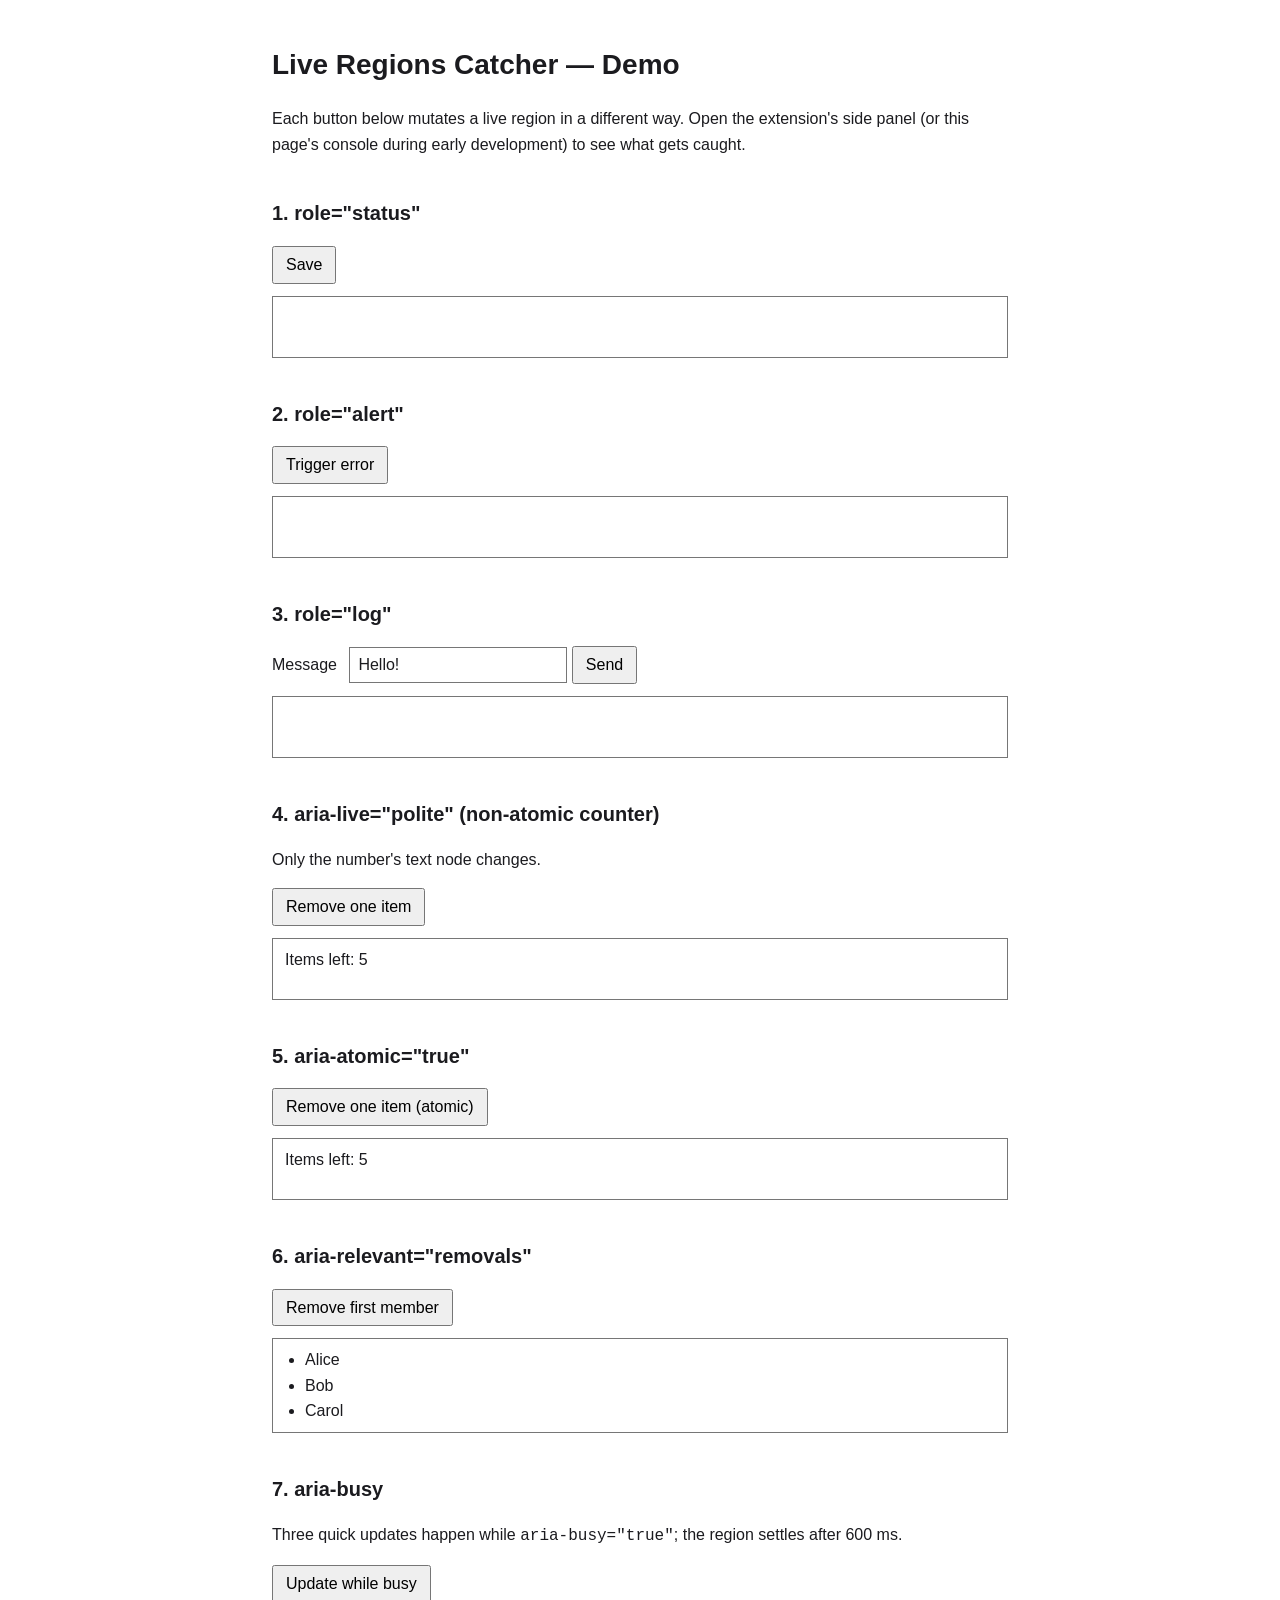
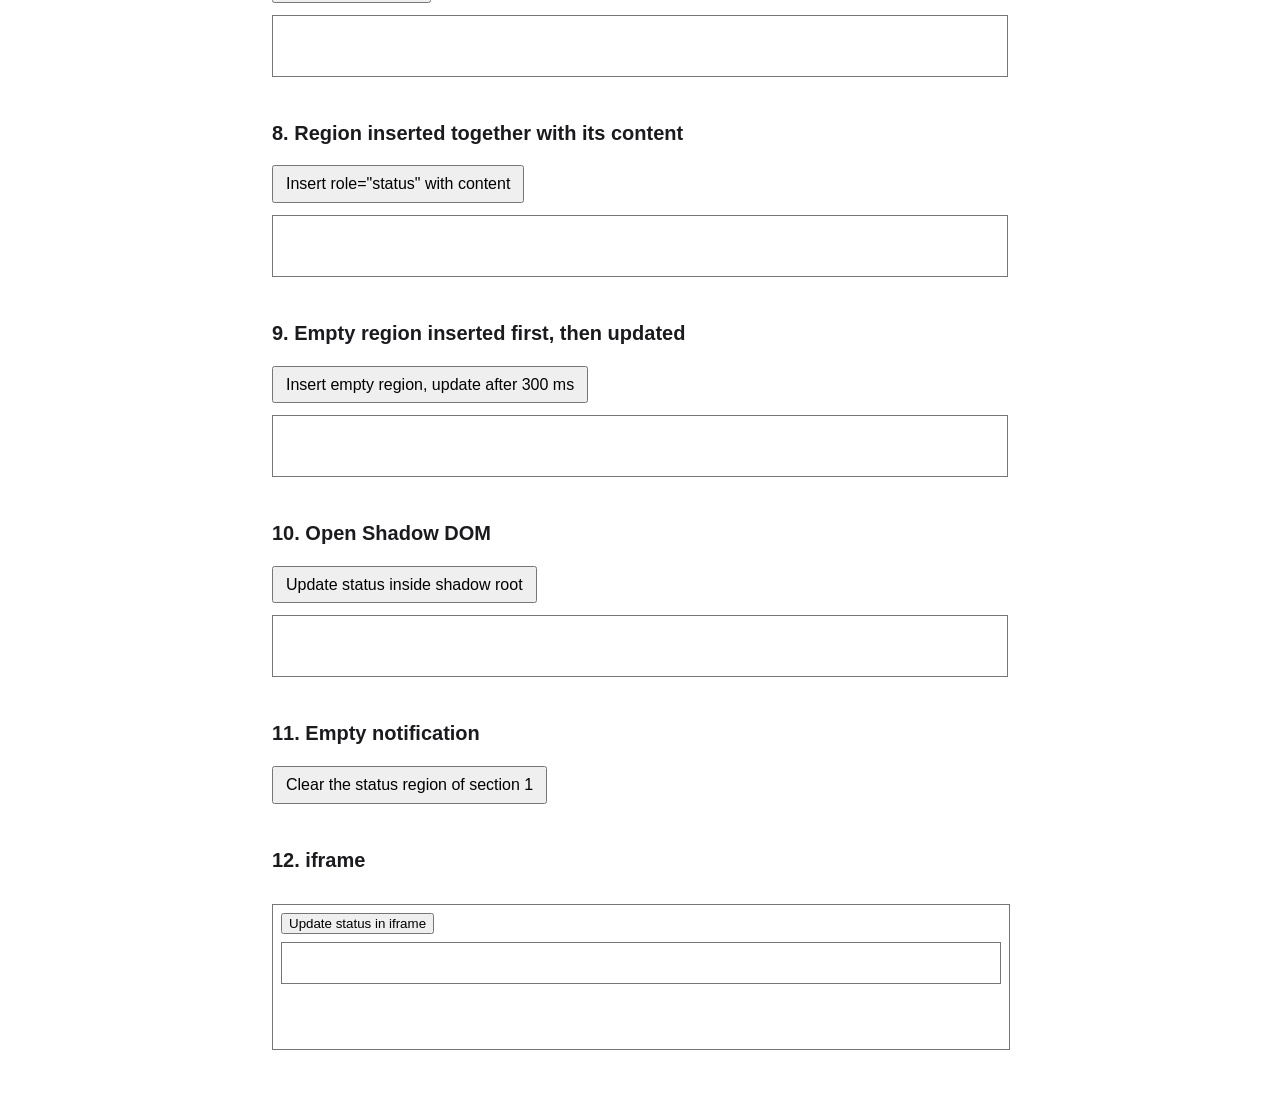
==== docs/index.html @ bdad83cd "docs: move demo page to docs/ for future GitHub Pages publishing Co-Authored-By: Claude Fable 5 <nor" ====
<!DOCTYPE html>
<html lang="en">
<head>
  <meta charset="utf-8">
  <meta name="viewport" content="width=device-width, initial-scale=1">
  <title>Live Regions Catcher — Demo</title>
  <style>
    :root {
      color-scheme: light dark;
      --color-bg: #ffffff;
      --color-text: #1b1b1f;
      --color-region-border: #767676;
      --color-control-border: #767676;
    }

    @media (prefers-color-scheme: dark) {
      :root {
        --color-bg: #1b1b1f;
        --color-text: #e9e9ee;
        --color-region-border: #8a8a94;
        --color-control-border: #8a8a94;
      }
    }

    body {
      margin: 0 auto;
      max-width: 46rem;
      padding: 1.5rem 1rem 3rem;
      font-family: sans-serif;
      font-size: 16px;
      line-height: 1.6;
      background: var(--color-bg);
      color: var(--color-text);
    }

    h1 {
      font-size: 1.75rem;
    }

    h2 {
      font-size: 1.25rem;
      margin-top: 2.5rem;
    }

    .region {
      border: 1px solid var(--color-region-border);
      padding: 0.5rem 0.75rem;
      margin-top: 0.75rem;
      min-height: 2.75rem;
    }

    button {
      font: inherit;
      padding: 0.25rem 0.75rem;
    }

    label {
      display: inline-block;
      margin-inline-end: 0.5rem;
    }

    input[type="text"] {
      font: inherit;
      padding: 0.25rem 0.5rem;
      border: 1px solid var(--color-control-border);
      background: var(--color-bg);
      color: var(--color-text);
    }

    ul.region {
      padding-left: 2rem;
    }

    iframe {
      width: 100%;
      height: 9rem;
      border: 1px solid var(--color-region-border);
      margin-top: 0.75rem;
    }
  </style>
</head>
<body>
  <h1>Live Regions Catcher — Demo</h1>
  <p>Each button below mutates a live region in a different way. Open the extension's side panel (or this page's console during early development) to see what gets caught.</p>

  <h2>1. role="status"</h2>
  <button type="button" id="save">Save</button>
  <div class="region" role="status" id="save-status"></div>

  <h2>2. role="alert"</h2>
  <button type="button" id="fail">Trigger error</button>
  <div class="region" role="alert" id="error-region"></div>

  <h2>3. role="log"</h2>
  <label for="chat-input">Message</label>
  <input type="text" id="chat-input" value="Hello!">
  <button type="button" id="send">Send</button>
  <div class="region" role="log" id="chat-log"></div>

  <h2>4. aria-live="polite" (non-atomic counter)</h2>
  <p>Only the number's text node changes.</p>
  <button type="button" id="dec">Remove one item</button>
  <div class="region" aria-live="polite" id="counter">Items left: <span id="count">5</span></div>

  <h2>5. aria-atomic="true"</h2>
  <button type="button" id="dec-atomic">Remove one item (atomic)</button>
  <div class="region" aria-live="polite" aria-atomic="true" id="counter-atomic">Items left: <span id="count-atomic">5</span></div>

  <h2>6. aria-relevant="removals"</h2>
  <button type="button" id="leave">Remove first member</button>
  <ul class="region" aria-live="polite" aria-relevant="removals" id="members">
    <li>Alice</li>
    <li>Bob</li>
    <li>Carol</li>
  </ul>

  <h2>7. aria-busy</h2>
  <p>Three quick updates happen while <code>aria-busy="true"</code>; the region settles after 600 ms.</p>
  <button type="button" id="busy-run">Update while busy</button>
  <div class="region" role="status" id="busy-region"></div>

  <h2>8. Region inserted together with its content</h2>
  <button type="button" id="insert-with-content">Insert role="status" with content</button>
  <div class="region" id="insert-target-a"></div>

  <h2>9. Empty region inserted first, then updated</h2>
  <button type="button" id="insert-then-update">Insert empty region, update after 300 ms</button>
  <div class="region" id="insert-target-b"></div>

  <h2>10. Open Shadow DOM</h2>
  <button type="button" id="shadow-update">Update status inside shadow root</button>
  <div class="region" id="shadow-host"></div>

  <h2>11. Empty notification</h2>
  <button type="button" id="clear-status">Clear the status region of section 1</button>

  <h2>12. iframe</h2>
  <iframe id="frame" title="Live region demo iframe" srcdoc='<!DOCTYPE html><html lang="en"><body style="font-family:sans-serif;font-size:16px;background:#ffffff;color:#1b1b1f;"><button type="button" id="b">Update status in iframe</button><div role="status" id="s" style="border:1px solid #767676;padding:4px 8px;margin-top:8px;min-height:2rem;"></div><script>document.getElementById("b").addEventListener("click", () => { document.getElementById("s").textContent = "Updated inside iframe at " + new Date().toLocaleTimeString(); });</script></body></html>'></iframe>

  <script>
    const byId = (id) => document.getElementById(id);
    const time = () => new Date().toLocaleTimeString();

    byId('save').addEventListener('click', () => {
      byId('save-status').textContent = `Saved at ${time()}`;
    });

    byId('fail').addEventListener('click', () => {
      byId('error-region').textContent = 'There is an error in the form input.';
    });

    byId('send').addEventListener('click', () => {
      const message = document.createElement('p');
      message.textContent = byId('chat-input').value;
      byId('chat-log').append(message);
    });

    let count = 5;
    byId('dec').addEventListener('click', () => {
      count = Math.max(0, count - 1);
      byId('count').firstChild.data = String(count);
    });

    let countAtomic = 5;
    byId('dec-atomic').addEventListener('click', () => {
      countAtomic = Math.max(0, countAtomic - 1);
      byId('count-atomic').firstChild.data = String(countAtomic);
    });

    byId('leave').addEventListener('click', () => {
      const member = byId('members').querySelector('li');
      if (member) {
        member.remove();
      }
    });

    byId('busy-run').addEventListener('click', () => {
      const region = byId('busy-region');
      region.setAttribute('aria-busy', 'true');
      region.textContent = 'Step 1…';
      setTimeout(() => { region.textContent = 'Step 2…'; }, 100);
      setTimeout(() => { region.textContent = 'Done.'; }, 300);
      setTimeout(() => { region.setAttribute('aria-busy', 'false'); }, 600);
    });

    byId('insert-with-content').addEventListener('click', () => {
      const status = document.createElement('div');
      status.setAttribute('role', 'status');
      status.textContent = 'Inserted together with this content.';
      byId('insert-target-a').replaceChildren(status);
    });

    byId('insert-then-update').addEventListener('click', () => {
      const status = document.createElement('div');
      status.setAttribute('role', 'status');
      byId('insert-target-b').replaceChildren(status);
      setTimeout(() => {
        status.textContent = `Updated after insertion at ${time()}`;
      }, 300);
    });

    const shadowRoot = byId('shadow-host').attachShadow({ mode: 'open' });
    const shadowStatus = document.createElement('div');
    shadowStatus.setAttribute('role', 'status');
    shadowRoot.append(shadowStatus);
    byId('shadow-update').addEventListener('click', () => {
      shadowStatus.textContent = `Updated in shadow at ${time()}`;
    });

    byId('clear-status').addEventListener('click', () => {
      byId('save-status').textContent = '';
    });
  </script>
</body>
</html>
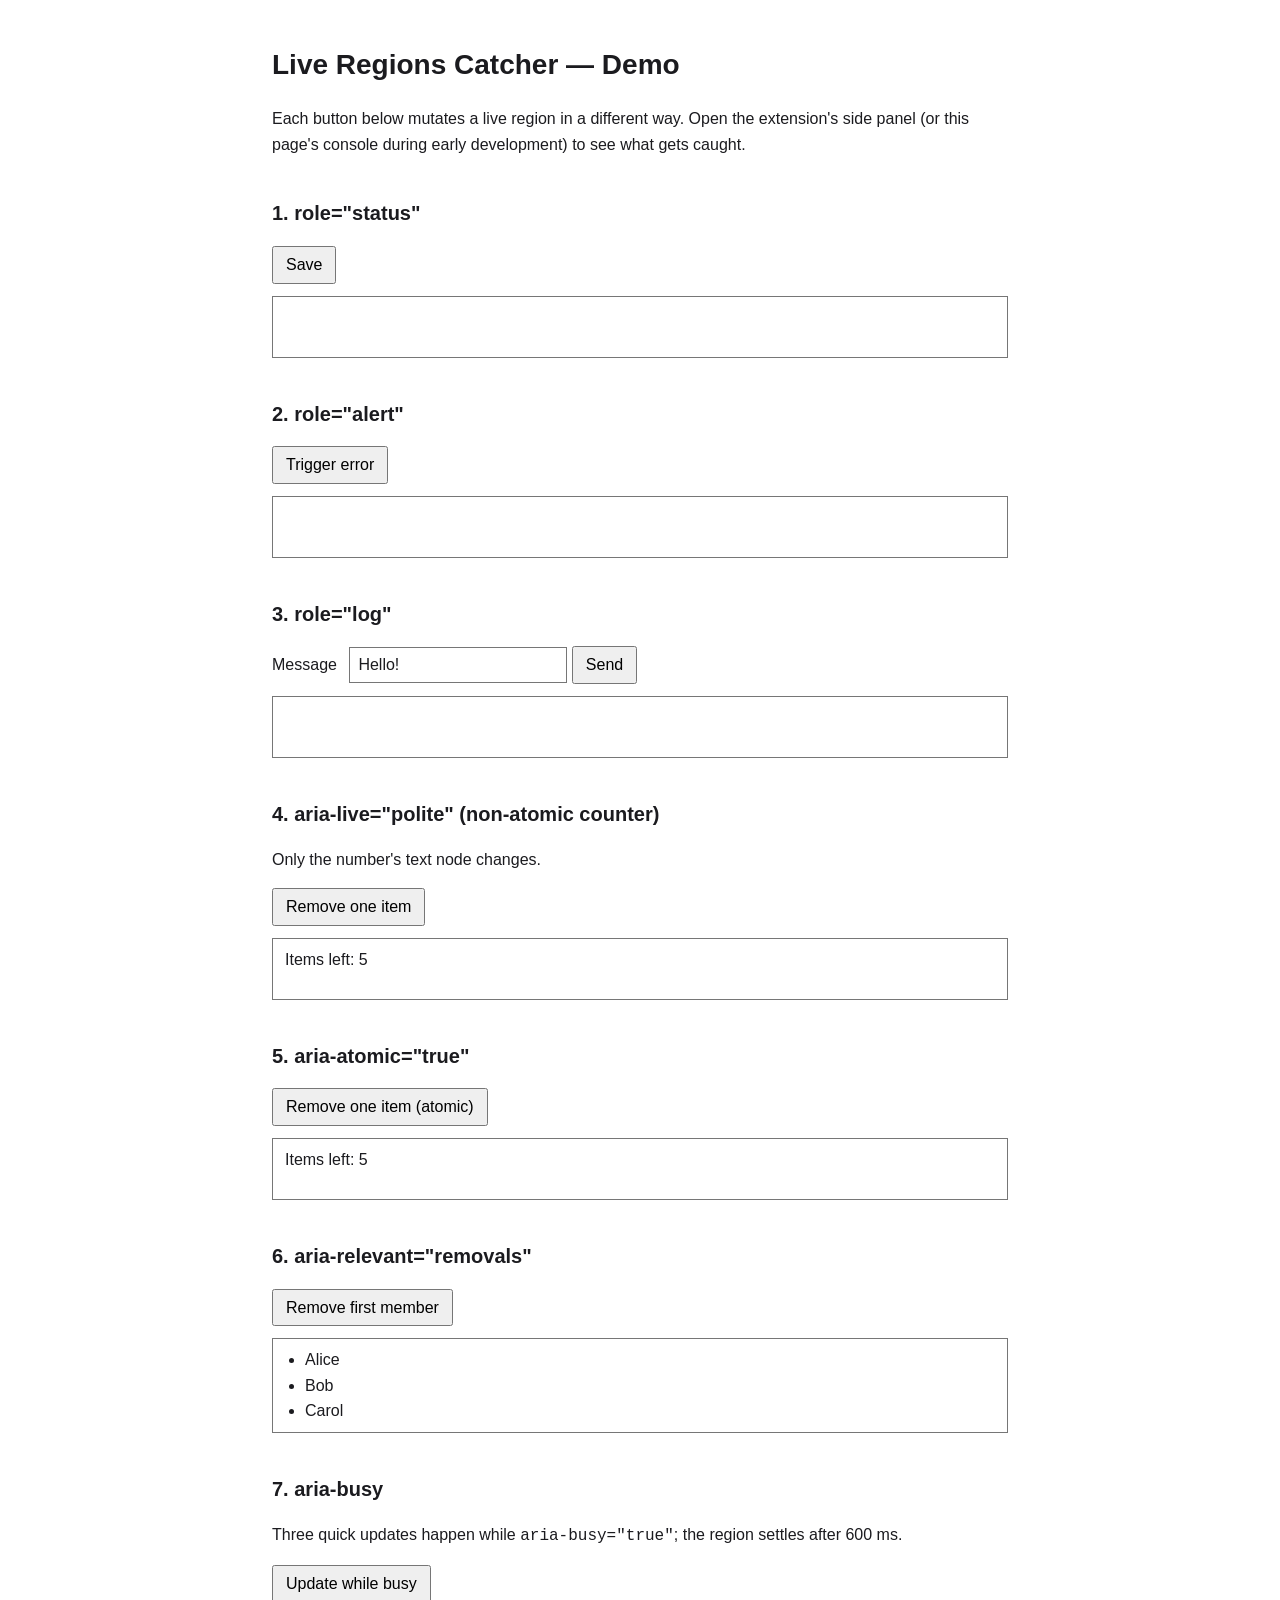
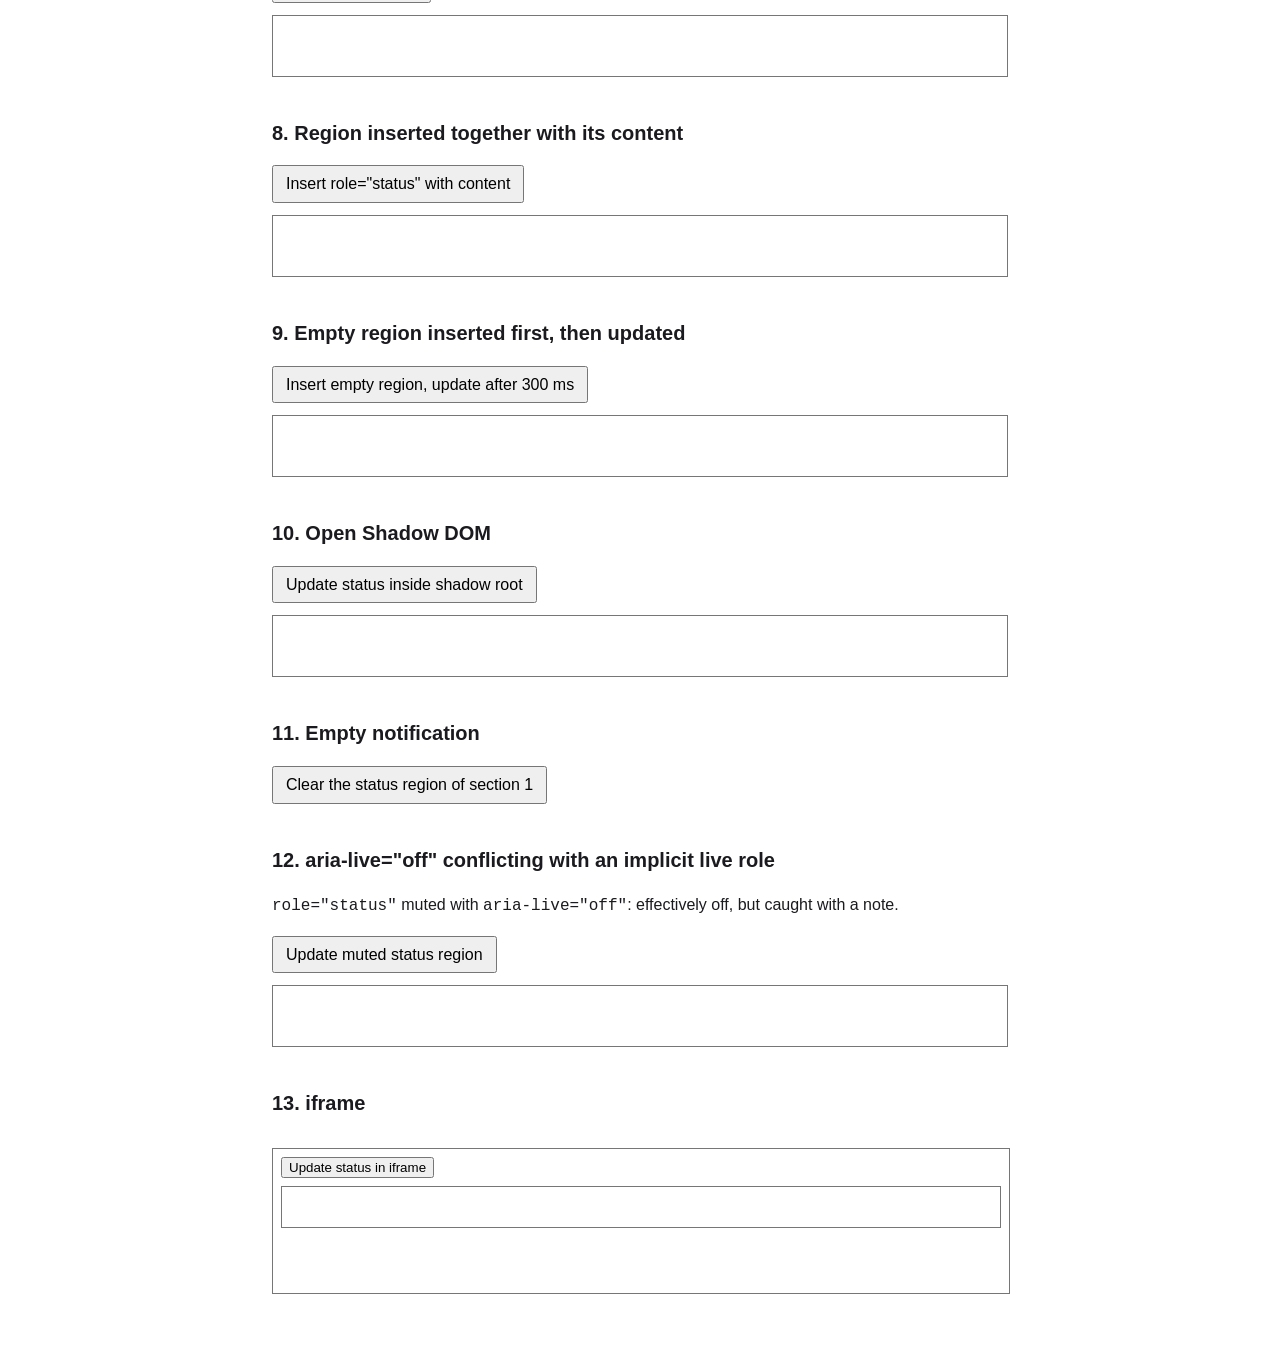
==== commit 2ed85e61: "feat: catch implicit live regions muted with aria-live="off" Per spec §19, role="status" / "log" / "" ====
--- a/docs/index.html
+++ b/docs/index.html
@@ -134,7 +134,12 @@
   <h2>11. Empty notification</h2>
   <button type="button" id="clear-status">Clear the status region of section 1</button>
 
-  <h2>12. iframe</h2>
+  <h2>12. aria-live="off" conflicting with an implicit live role</h2>
+  <p><code>role="status"</code> muted with <code>aria-live="off"</code>: effectively off, but caught with a note.</p>
+  <button type="button" id="off-conflict-update">Update muted status region</button>
+  <div class="region" role="status" aria-live="off" id="off-conflict"></div>
+
+  <h2>13. iframe</h2>
   <iframe id="frame" title="Live region demo iframe" srcdoc='<!DOCTYPE html><html lang="en"><body style="font-family:sans-serif;font-size:16px;background:#ffffff;color:#1b1b1f;"><button type="button" id="b">Update status in iframe</button><div role="status" id="s" style="border:1px solid #767676;padding:4px 8px;margin-top:8px;min-height:2rem;"></div><script>document.getElementById("b").addEventListener("click", () => { document.getElementById("s").textContent = "Updated inside iframe at " + new Date().toLocaleTimeString(); });</script></body></html>'></iframe>
 
   <script>
@@ -210,6 +215,10 @@
     byId('clear-status').addEventListener('click', () => {
       byId('save-status').textContent = '';
     });
+
+    byId('off-conflict-update').addEventListener('click', () => {
+      byId('off-conflict').textContent = `Muted update at ${time()}`;
+    });
   </script>
 </body>
 </html>
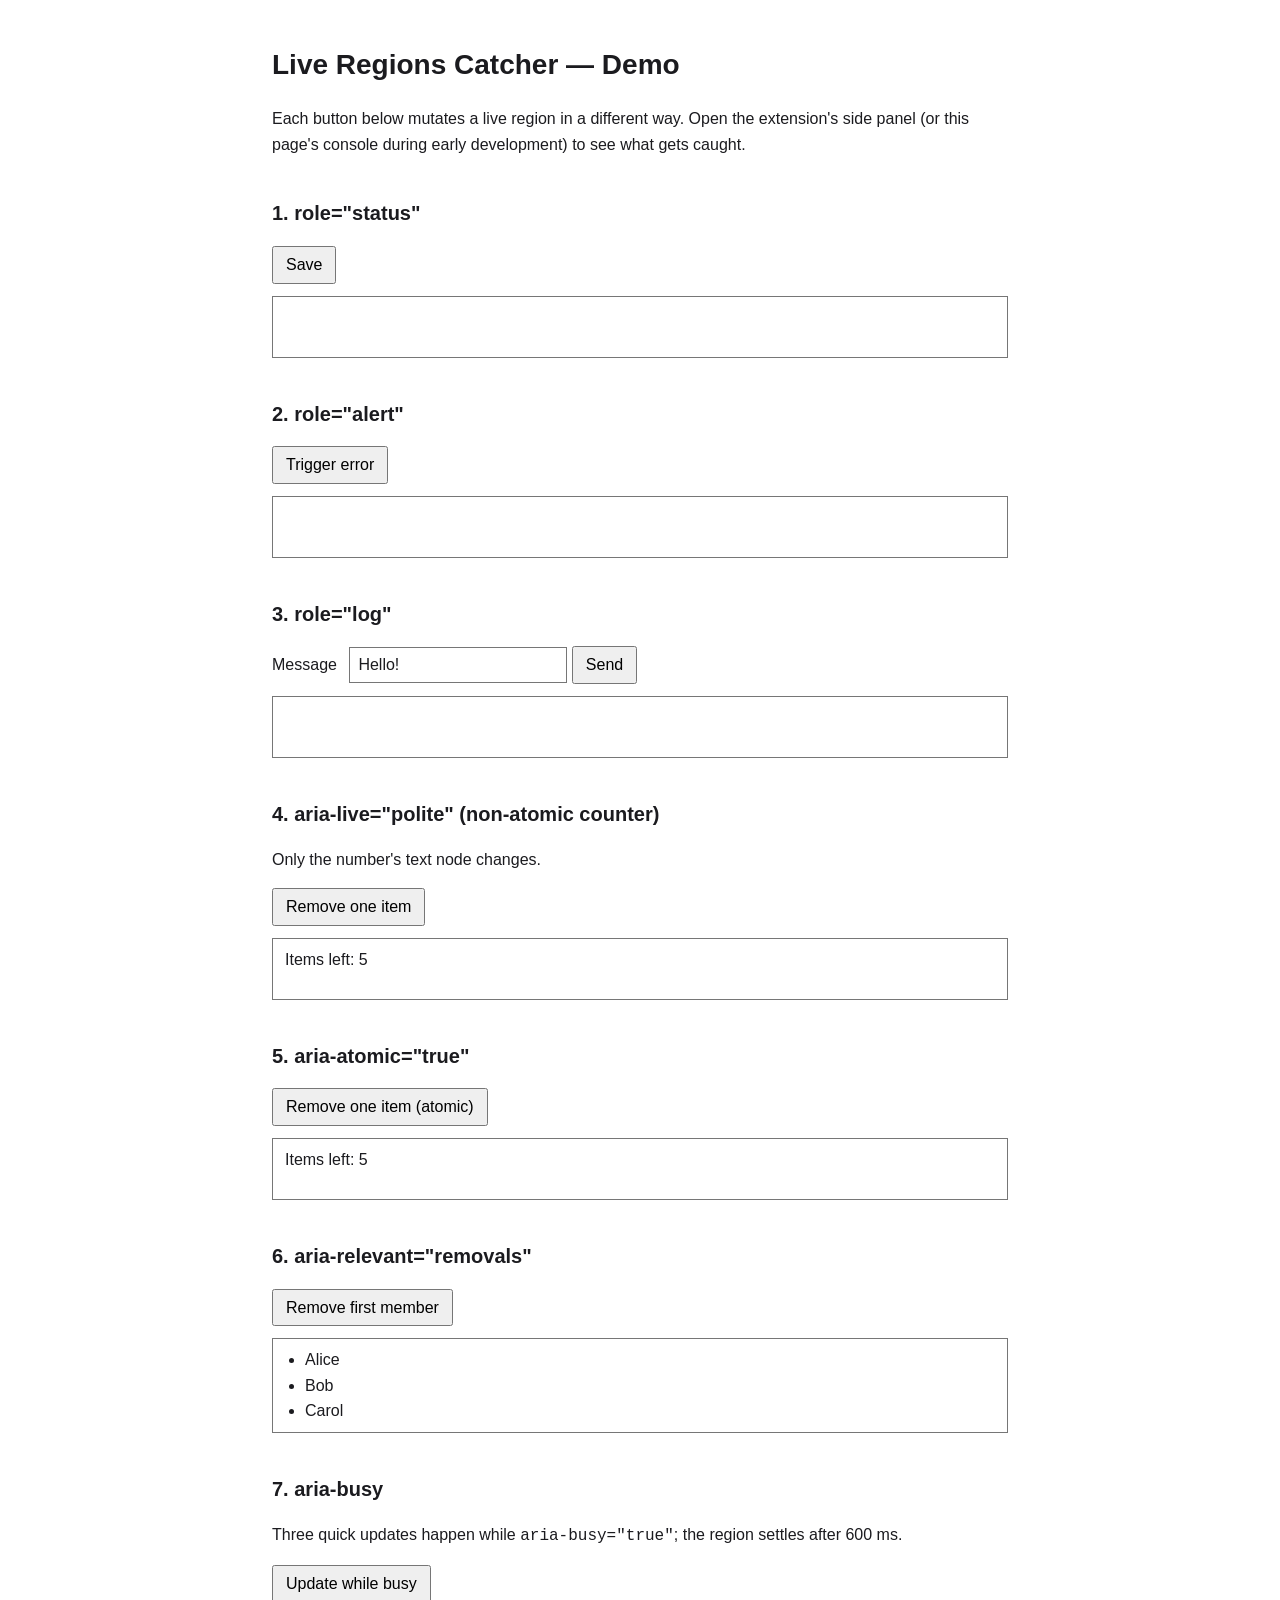
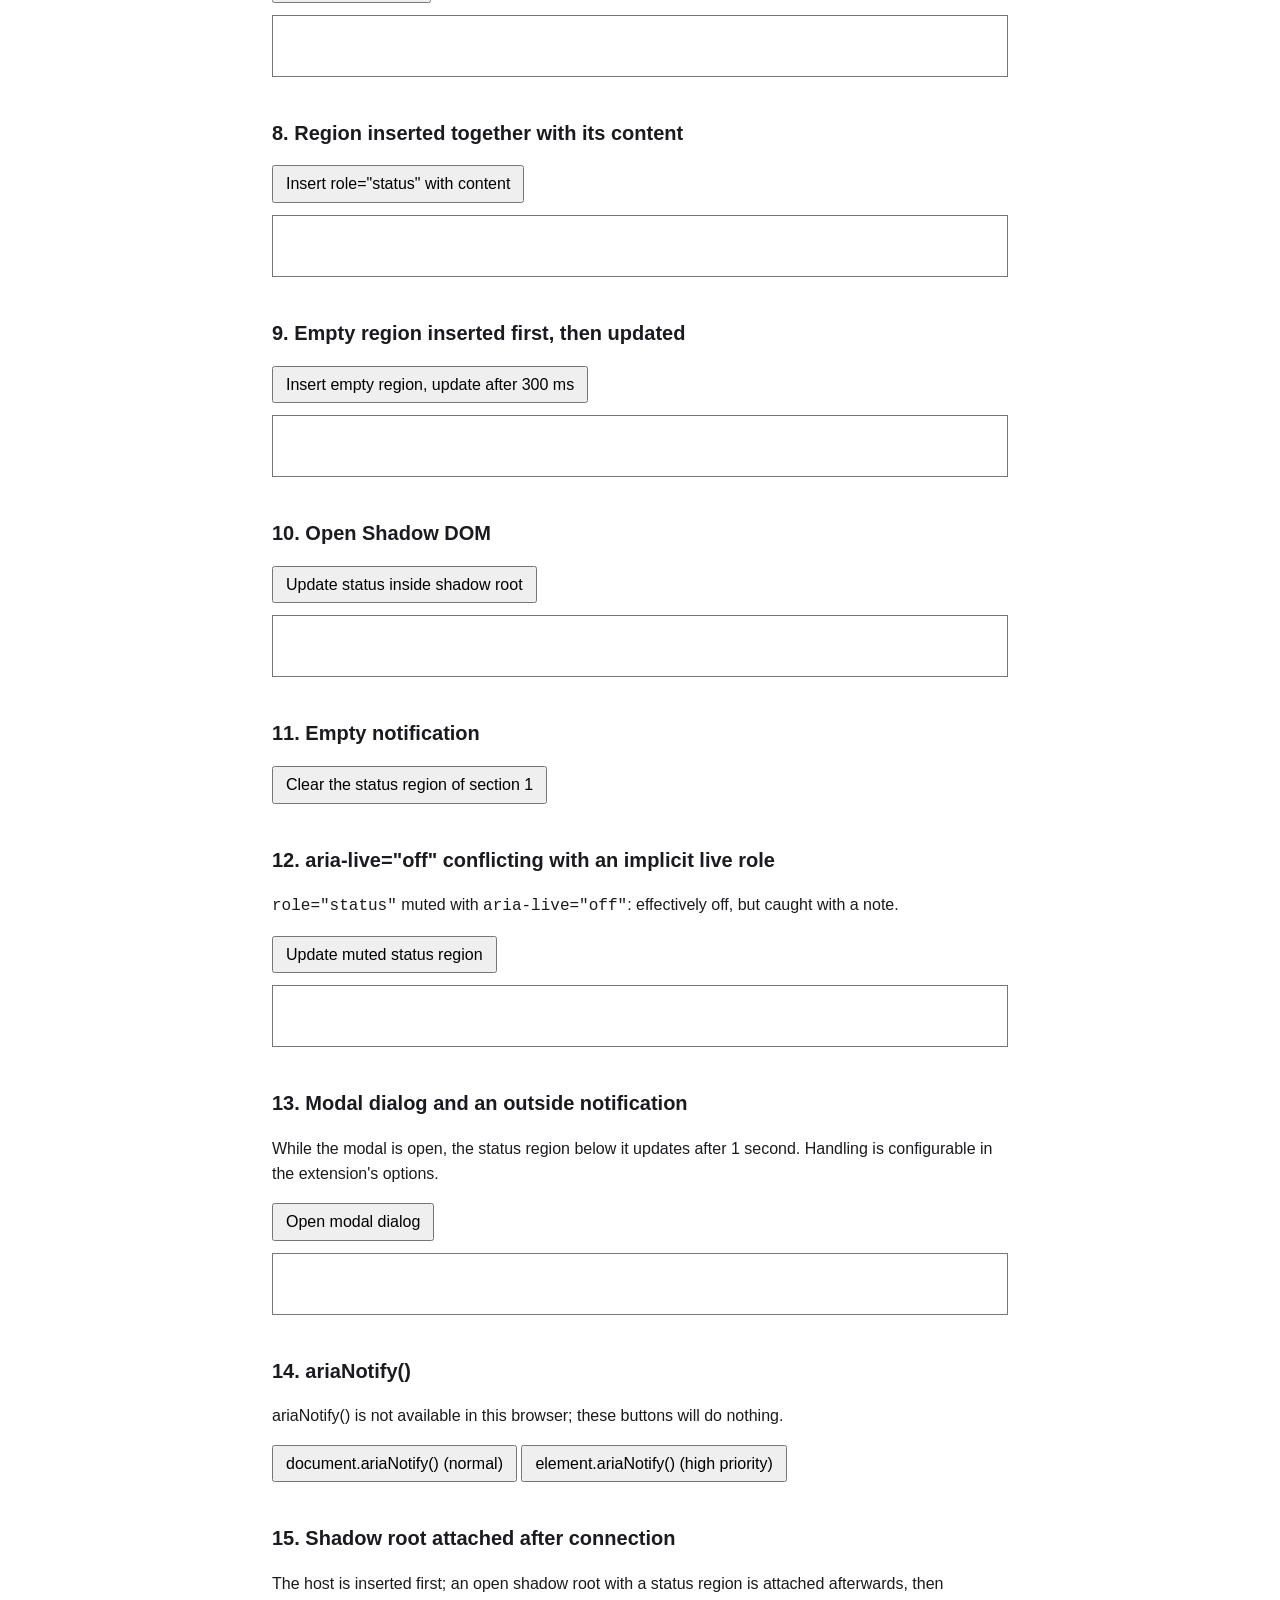
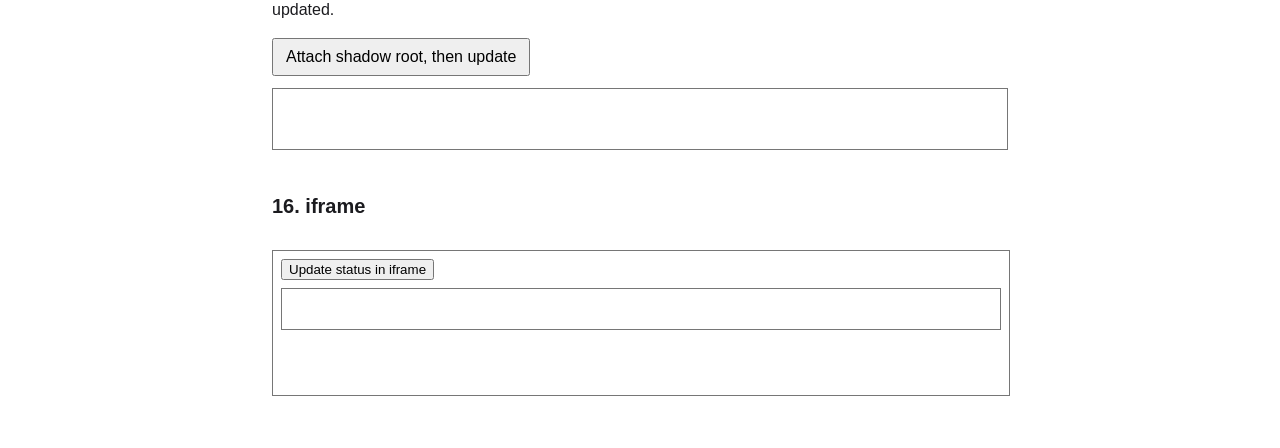
==== commit 351253c7: "feat: observe ariaNotify(), detect modal dialogs, and extend notes - MAIN-world hooks (spec §4.4) wr" ====
--- a/docs/index.html
+++ b/docs/index.html
@@ -77,6 +77,24 @@
       border: 1px solid var(--color-region-border);
       margin-top: 0.75rem;
     }
+
+    .demo-modal {
+      position: fixed;
+      top: 50%;
+      left: 50%;
+      transform: translate(-50%, -50%);
+      max-width: 22rem;
+      width: calc(100% - 2rem);
+      background: var(--color-bg);
+      border: 2px solid var(--color-region-border);
+      padding: 1rem;
+      z-index: 10;
+    }
+
+    .demo-modal h3 {
+      margin-top: 0;
+      font-size: 1.125rem;
+    }
   </style>
 </head>
 <body>
@@ -139,8 +157,28 @@
   <button type="button" id="off-conflict-update">Update muted status region</button>
   <div class="region" role="status" aria-live="off" id="off-conflict"></div>
 
-  <h2>13. iframe</h2>
-  <iframe id="frame" title="Live region demo iframe" srcdoc='<!DOCTYPE html><html lang="en"><body style="font-family:sans-serif;font-size:16px;background:#ffffff;color:#1b1b1f;"><button type="button" id="b">Update status in iframe</button><div role="status" id="s" style="border:1px solid #767676;padding:4px 8px;margin-top:8px;min-height:2rem;"></div><script>document.getElementById("b").addEventListener("click", () => { document.getElementById("s").textContent = "Updated inside iframe at " + new Date().toLocaleTimeString(); });</script></body></html>'></iframe>
+  <h2>13. Modal dialog and an outside notification</h2>
+  <p>While the modal is open, the status region below it updates after 1 second. Handling is configurable in the extension's options.</p>
+  <button type="button" id="open-modal">Open modal dialog</button>
+  <div class="region" role="status" id="modal-outside-status"></div>
+  <div class="demo-modal" id="demo-modal" role="dialog" aria-modal="true" aria-labelledby="demo-modal-title" hidden>
+    <h3 id="demo-modal-title">Demo modal</h3>
+    <p>A status update fires outside this modal 1 second after it opens.</p>
+    <button type="button" id="close-modal">Close</button>
+  </div>
+
+  <h2>14. ariaNotify()</h2>
+  <p id="arianotify-support"></p>
+  <button type="button" id="notify-normal">document.ariaNotify() (normal)</button>
+  <button type="button" id="notify-high">element.ariaNotify() (high priority)</button>
+
+  <h2>15. Shadow root attached after connection</h2>
+  <p>The host is inserted first; an open shadow root with a status region is attached afterwards, then updated.</p>
+  <button type="button" id="late-shadow">Attach shadow root, then update</button>
+  <div class="region" id="late-shadow-host"></div>
+
+  <h2>16. iframe</h2>
+  <iframe id="frame" title="Live region demo iframe" loading="lazy" srcdoc='<!DOCTYPE html><html lang="en"><body style="font-family:sans-serif;font-size:16px;background:#ffffff;color:#1b1b1f;"><button type="button" id="b">Update status in iframe</button><div role="status" id="s" style="border:1px solid #767676;padding:4px 8px;margin-top:8px;min-height:2rem;"></div><script>document.getElementById("b").addEventListener("click", () => { document.getElementById("s").textContent = "Updated inside iframe at " + new Date().toLocaleTimeString(); });</script></body></html>'></iframe>
 
   <script>
     const byId = (id) => document.getElementById(id);
@@ -219,6 +257,52 @@
     byId('off-conflict-update').addEventListener('click', () => {
       byId('off-conflict').textContent = `Muted update at ${time()}`;
     });
+
+    byId('open-modal').addEventListener('click', () => {
+      byId('demo-modal').hidden = false;
+      byId('close-modal').focus();
+      setTimeout(() => {
+        byId('modal-outside-status').textContent = `Updated outside the modal at ${time()}`;
+      }, 1000);
+    });
+
+    byId('close-modal').addEventListener('click', () => {
+      byId('demo-modal').hidden = true;
+      byId('open-modal').focus();
+    });
+
+    if (typeof document.ariaNotify === 'function') {
+      byId('arianotify-support').textContent = 'ariaNotify() is available in this browser.';
+    } else {
+      byId('arianotify-support').textContent = 'ariaNotify() is not available in this browser; these buttons will do nothing.';
+    }
+
+    byId('notify-normal').addEventListener('click', () => {
+      if (typeof document.ariaNotify === 'function') {
+        document.ariaNotify(`Notified via document.ariaNotify at ${time()}`);
+      }
+    });
+
+    byId('notify-high').addEventListener('click', () => {
+      const button = byId('notify-high');
+      if (typeof button.ariaNotify === 'function') {
+        button.ariaNotify(`High priority notification at ${time()}`, { priority: 'high' });
+      }
+    });
+
+    byId('late-shadow').addEventListener('click', () => {
+      const host = byId('late-shadow-host');
+      let lateStatus = host.shadowRoot?.querySelector('[role="status"]');
+      if (!lateStatus) {
+        const lateRoot = host.attachShadow({ mode: 'open' });
+        lateStatus = document.createElement('div');
+        lateStatus.setAttribute('role', 'status');
+        lateRoot.append(lateStatus);
+      }
+      setTimeout(() => {
+        lateStatus.textContent = `Updated in a late-attached shadow at ${time()}`;
+      }, 200);
+    });
   </script>
 </body>
 </html>
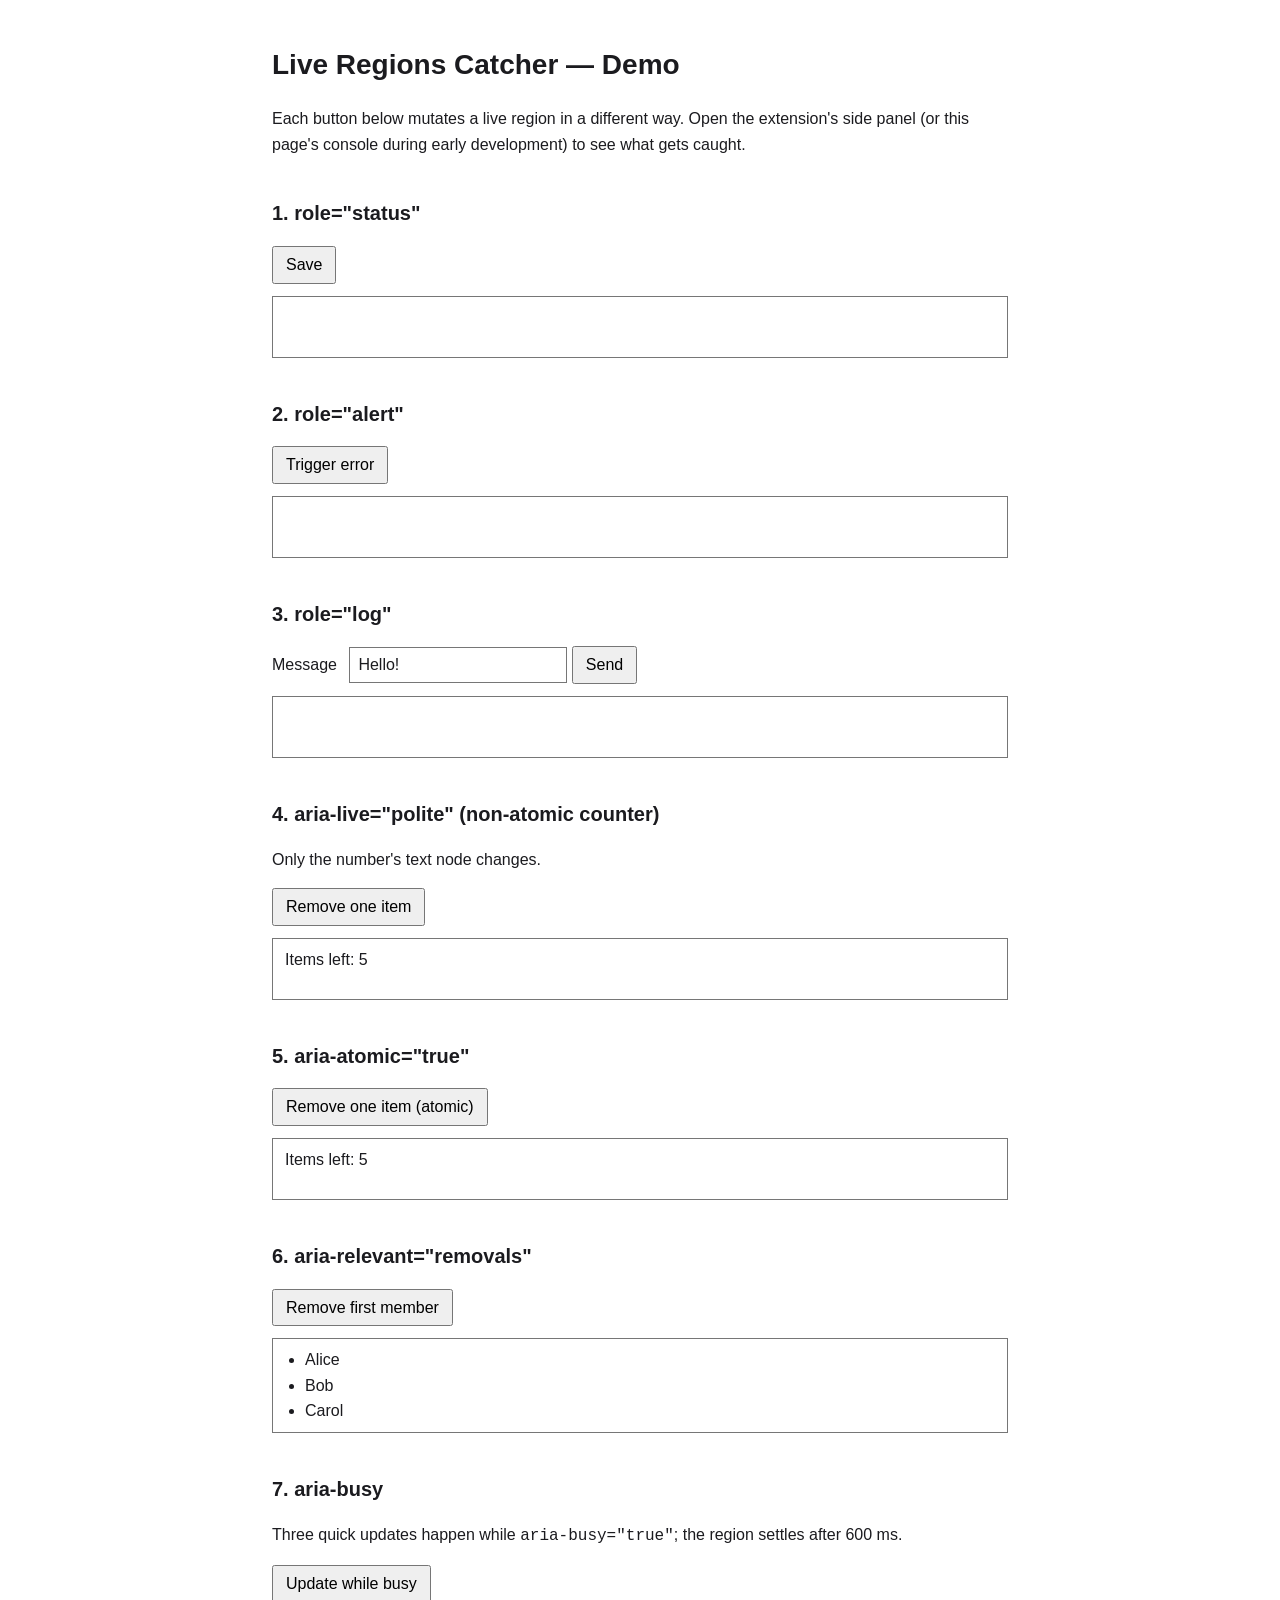
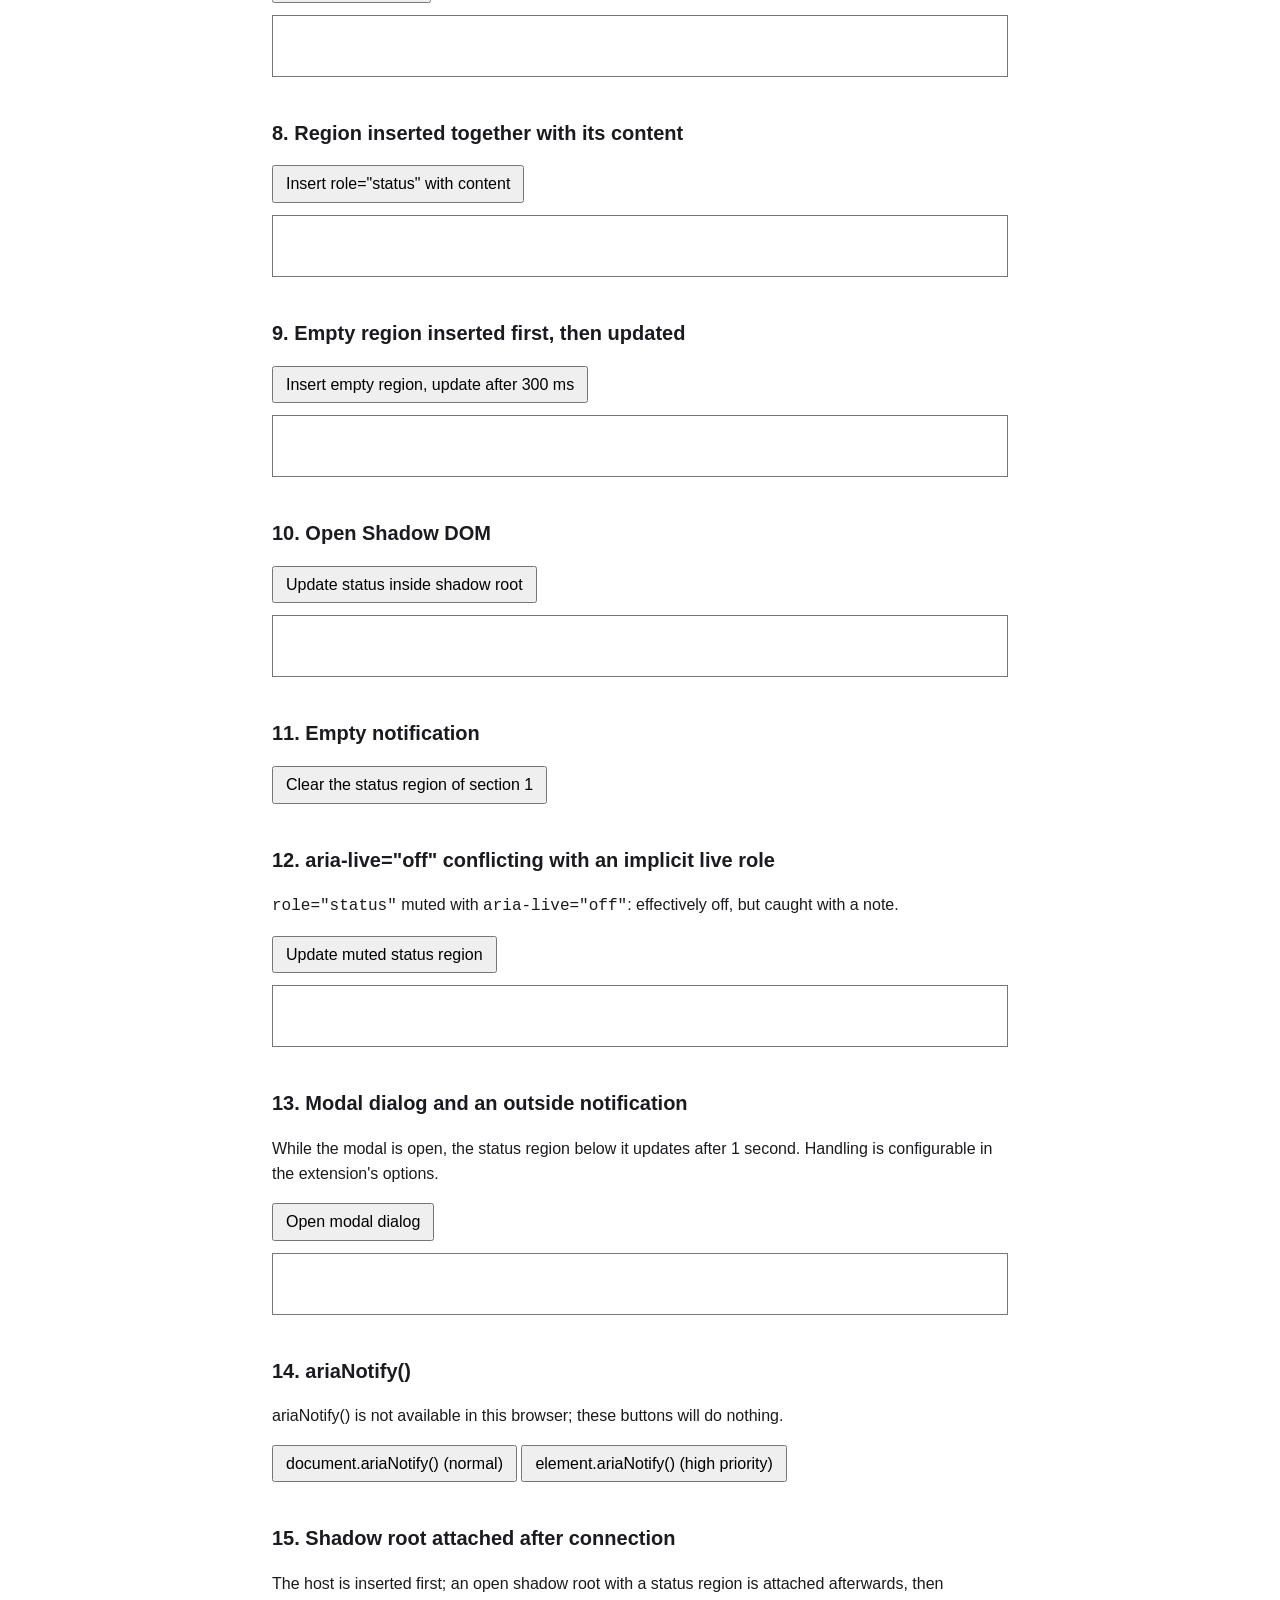
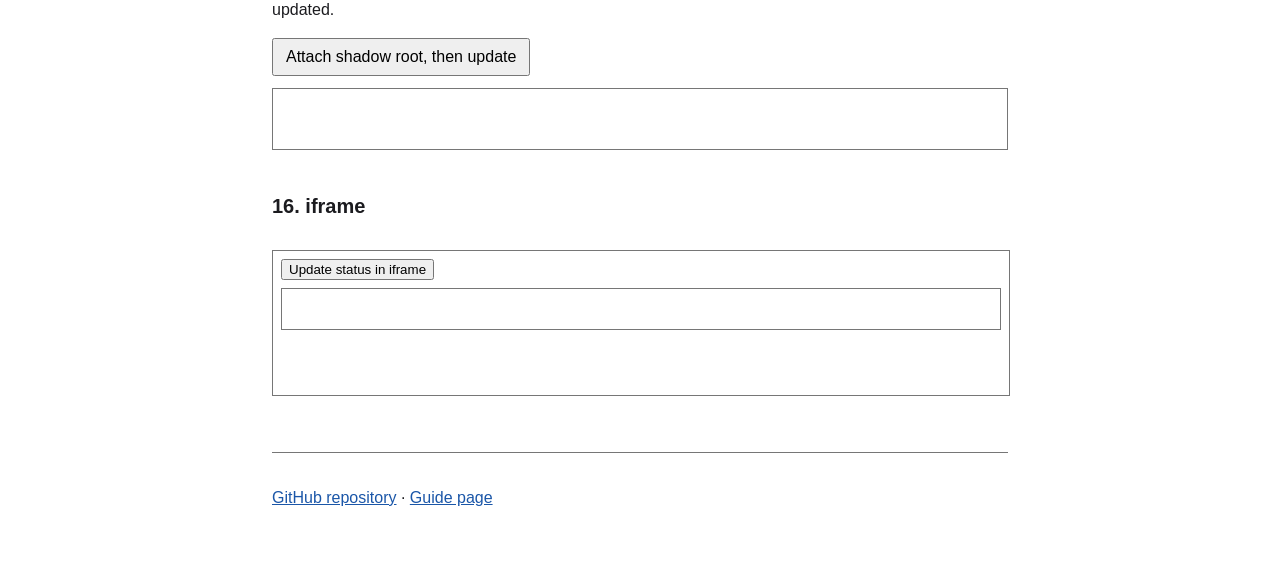
==== commit dce355f9: "docs: add footer links to the demo page Co-Authored-By: Claude Fable 5 <noreply@anthropic.com>" ====
--- a/docs/index.html
+++ b/docs/index.html
@@ -11,6 +11,7 @@
       --color-text: #1b1b1f;
       --color-region-border: #767676;
       --color-control-border: #767676;
+      --color-link: #1a56a8;
     }
 
     @media (prefers-color-scheme: dark) {
@@ -19,7 +20,23 @@
         --color-text: #e9e9ee;
         --color-region-border: #8a8a94;
         --color-control-border: #8a8a94;
-      }
+        --color-link: #8ab8f0;
+      }
+    }
+
+    a:link,
+    a:visited {
+      color: var(--color-link);
+    }
+
+    a:hover {
+      text-decoration-thickness: 0.125em;
+    }
+
+    footer {
+      margin-top: 3rem;
+      border-top: 1px solid var(--color-region-border);
+      padding-top: 1rem;
     }
 
     body {
@@ -180,6 +197,10 @@
   <h2>16. iframe</h2>
   <iframe id="frame" title="Live region demo iframe" loading="lazy" srcdoc='<!DOCTYPE html><html lang="en"><body style="font-family:sans-serif;font-size:16px;background:#ffffff;color:#1b1b1f;"><button type="button" id="b">Update status in iframe</button><div role="status" id="s" style="border:1px solid #767676;padding:4px 8px;margin-top:8px;min-height:2rem;"></div><script>document.getElementById("b").addEventListener("click", () => { document.getElementById("s").textContent = "Updated inside iframe at " + new Date().toLocaleTimeString(); });</script></body></html>'></iframe>
 
+  <footer>
+    <p><a href="https://github.com/securecat/live-regions-catcher">GitHub repository</a> · <a href="./guide.html">Guide page</a></p>
+  </footer>
+
   <script>
     const byId = (id) => document.getElementById(id);
     const time = () => new Date().toLocaleTimeString();
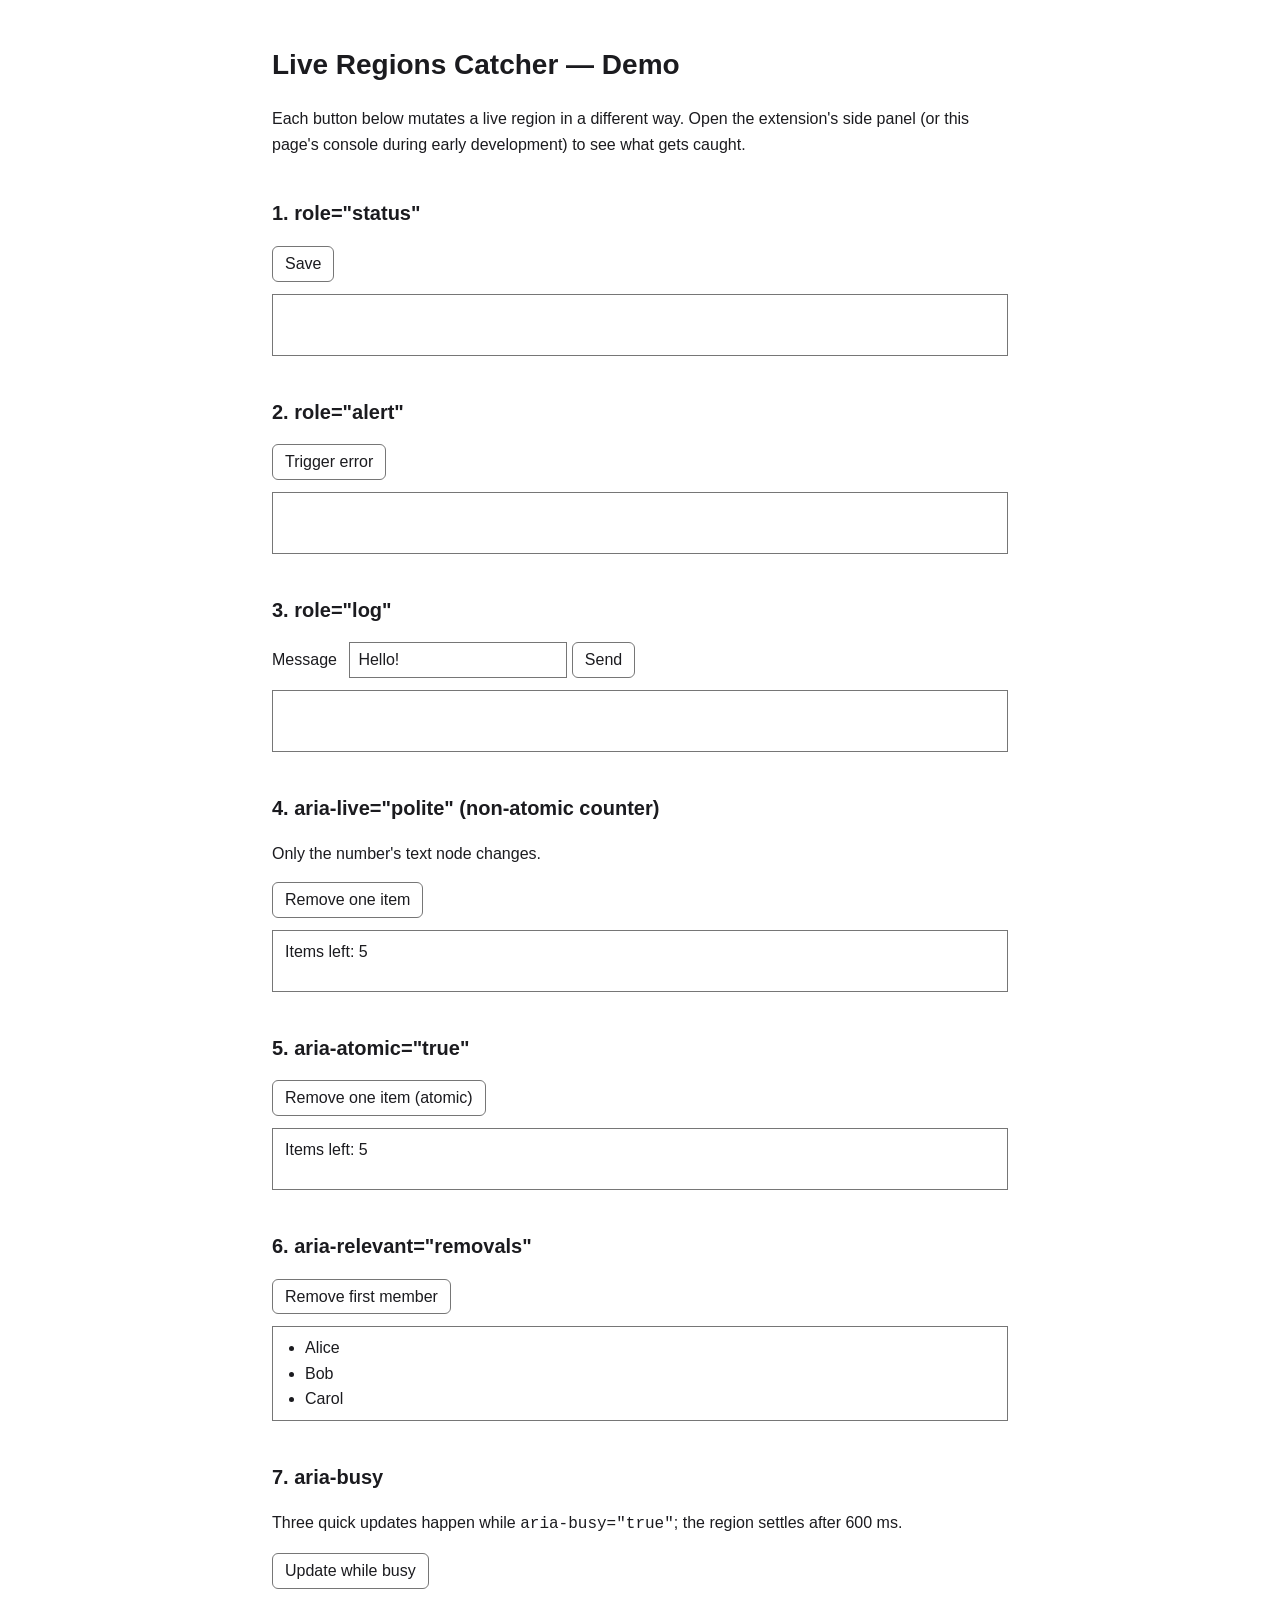
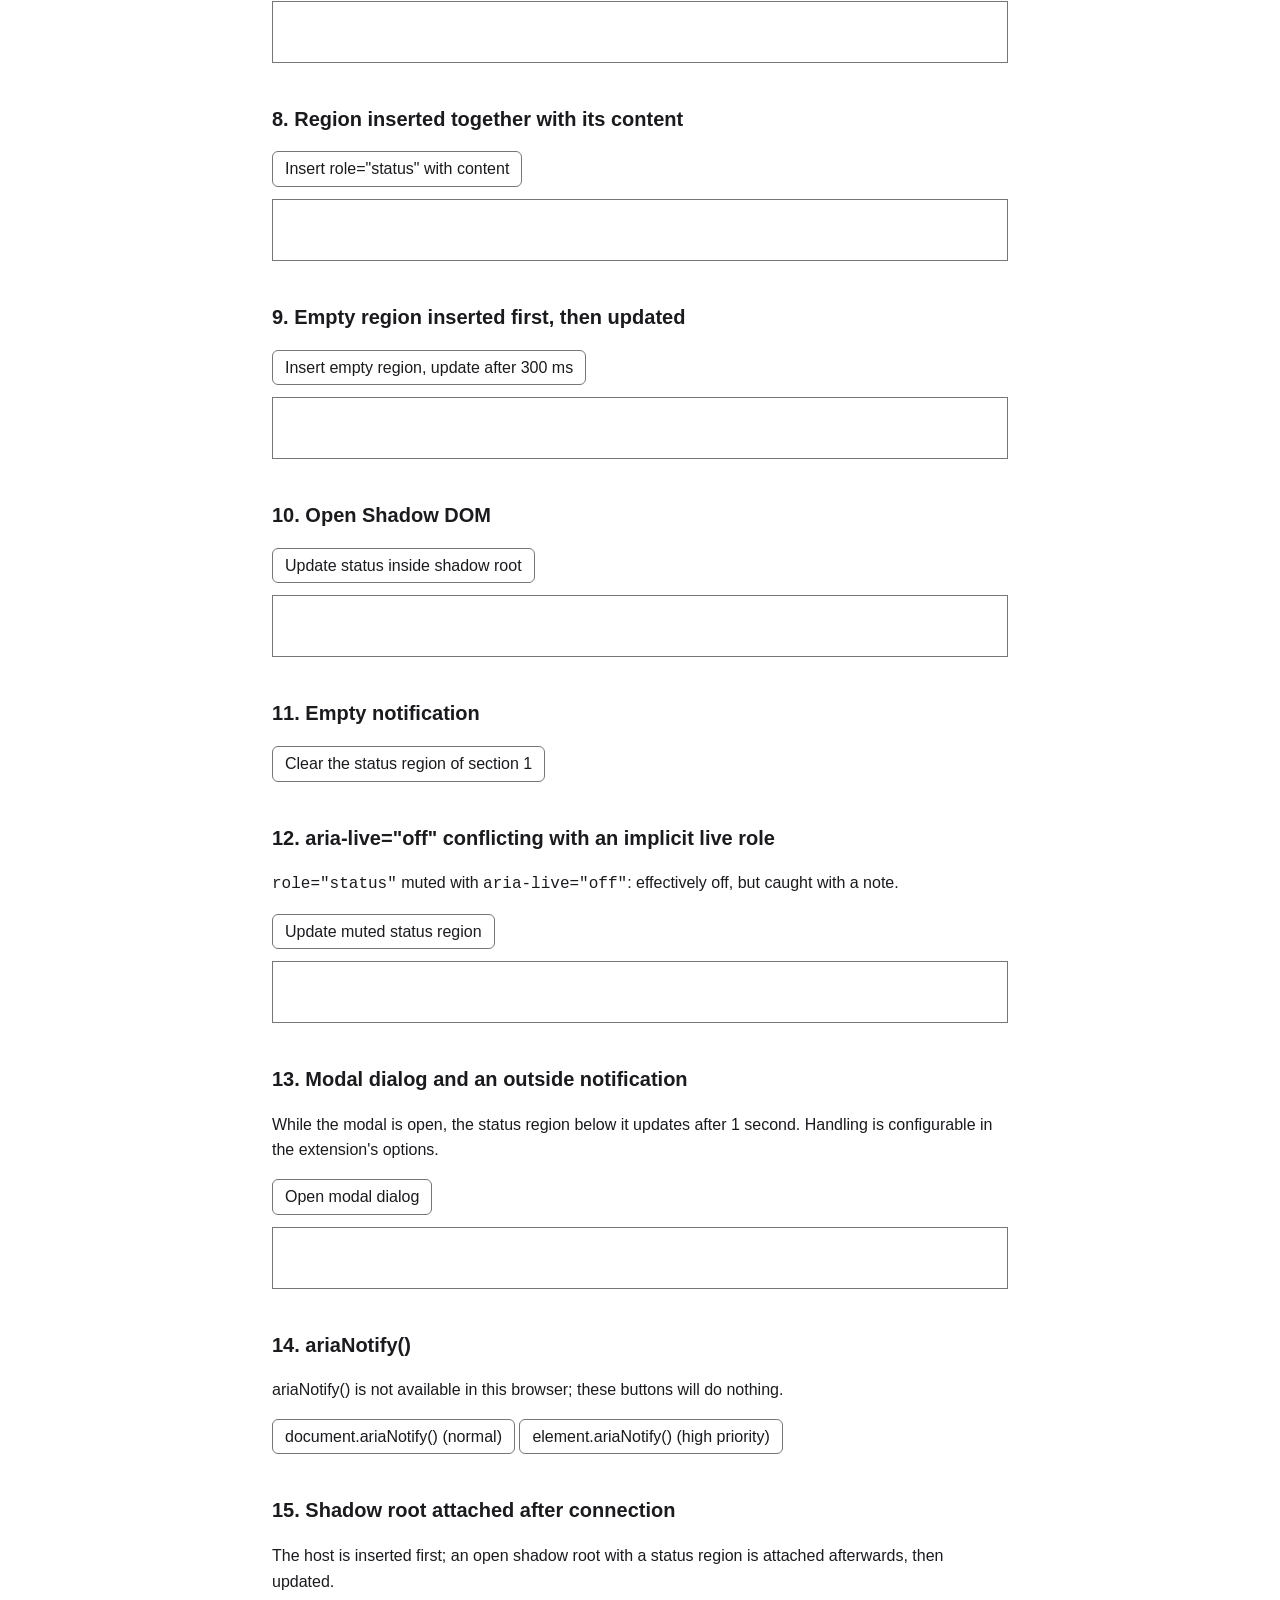
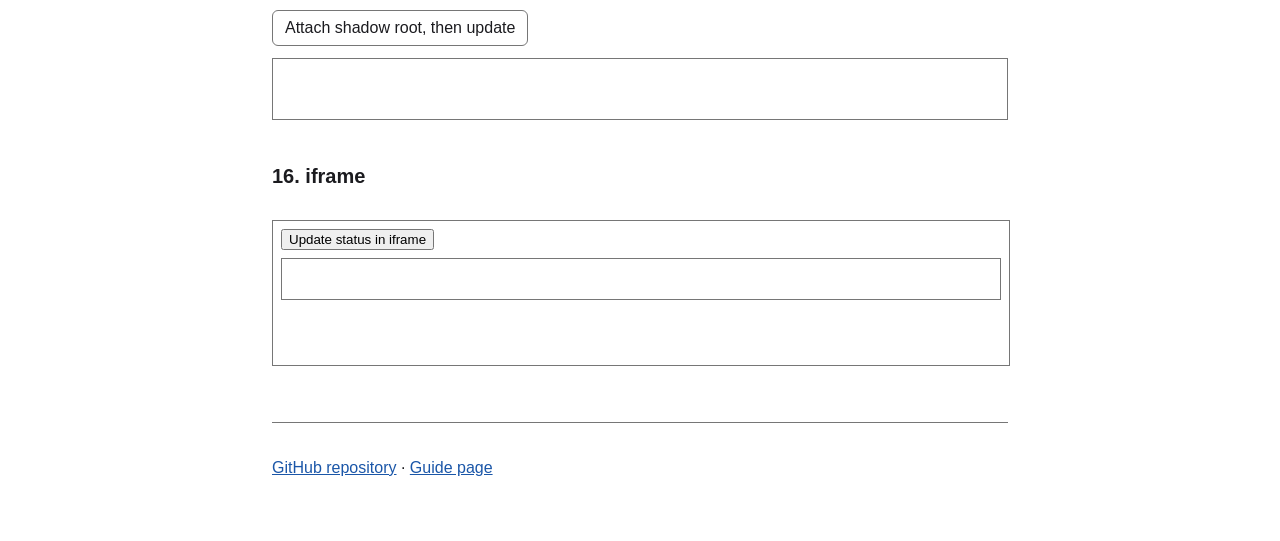
==== commit e3c208a9: "docs: make the demo modal inert-backed and Esc-closable, and fix page colors - Demo page: while the " ====
--- a/docs/index.html
+++ b/docs/index.html
@@ -11,6 +11,7 @@
       --color-text: #1b1b1f;
       --color-region-border: #767676;
       --color-control-border: #767676;
+      --color-hover-bg: #e8e8ee;
       --color-link: #1a56a8;
     }
 
@@ -20,6 +21,7 @@
         --color-text: #e9e9ee;
         --color-region-border: #8a8a94;
         --color-control-border: #8a8a94;
+        --color-hover-bg: #34343c;
         --color-link: #8ab8f0;
       }
     }
@@ -66,9 +68,20 @@
       min-height: 2.75rem;
     }
 
+    /* The browser's default dark-mode button falls short of 7:1 for its
+       label, so buttons get explicit colors. */
     button {
       font: inherit;
       padding: 0.25rem 0.75rem;
+      background: var(--color-bg);
+      color: var(--color-text);
+      border: 1px solid var(--color-control-border);
+      border-radius: 0.375rem;
+      cursor: pointer;
+    }
+
+    button:hover {
+      background: var(--color-hover-bg);
     }
 
     label {
@@ -279,17 +292,40 @@
       byId('off-conflict').textContent = `Muted update at ${time()}`;
     });
 
+    // The demo modal stays a div with role="dialog" aria-modal="true", which
+    // is the pattern the extension detects. While it is open, everything
+    // else in the body is inert, and Esc closes it.
+    const demoModal = byId('demo-modal');
+
+    function setBackgroundInert(inert) {
+      for (const el of document.body.children) {
+        if (el !== demoModal && el.localName !== 'script') {
+          el.inert = inert;
+        }
+      }
+    }
+
+    function closeModal() {
+      demoModal.hidden = true;
+      setBackgroundInert(false);
+      byId('open-modal').focus();
+    }
+
     byId('open-modal').addEventListener('click', () => {
-      byId('demo-modal').hidden = false;
+      setBackgroundInert(true);
+      demoModal.hidden = false;
       byId('close-modal').focus();
       setTimeout(() => {
         byId('modal-outside-status').textContent = `Updated outside the modal at ${time()}`;
       }, 1000);
     });
 
-    byId('close-modal').addEventListener('click', () => {
-      byId('demo-modal').hidden = true;
-      byId('open-modal').focus();
+    byId('close-modal').addEventListener('click', closeModal);
+
+    demoModal.addEventListener('keydown', (event) => {
+      if (event.key === 'Escape') {
+        closeModal();
+      }
     });
 
     if (typeof document.ariaNotify === 'function') {
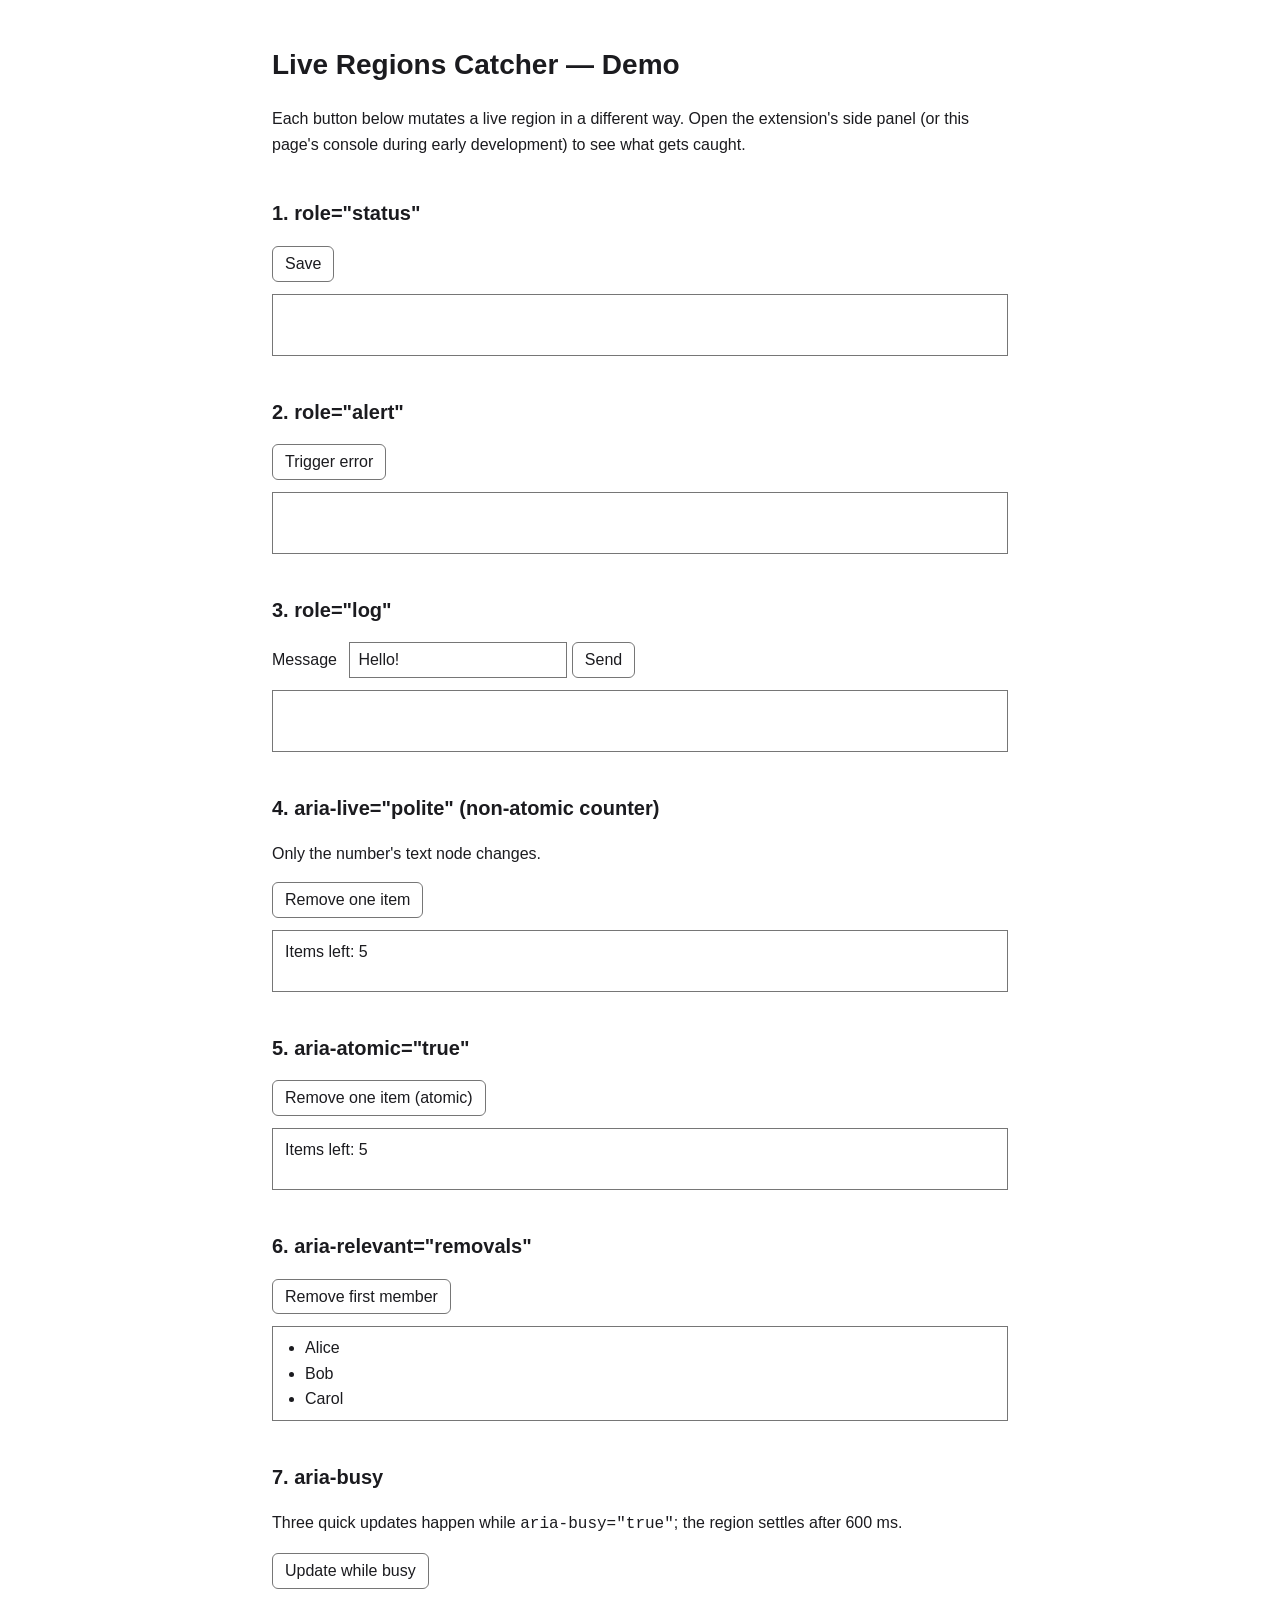
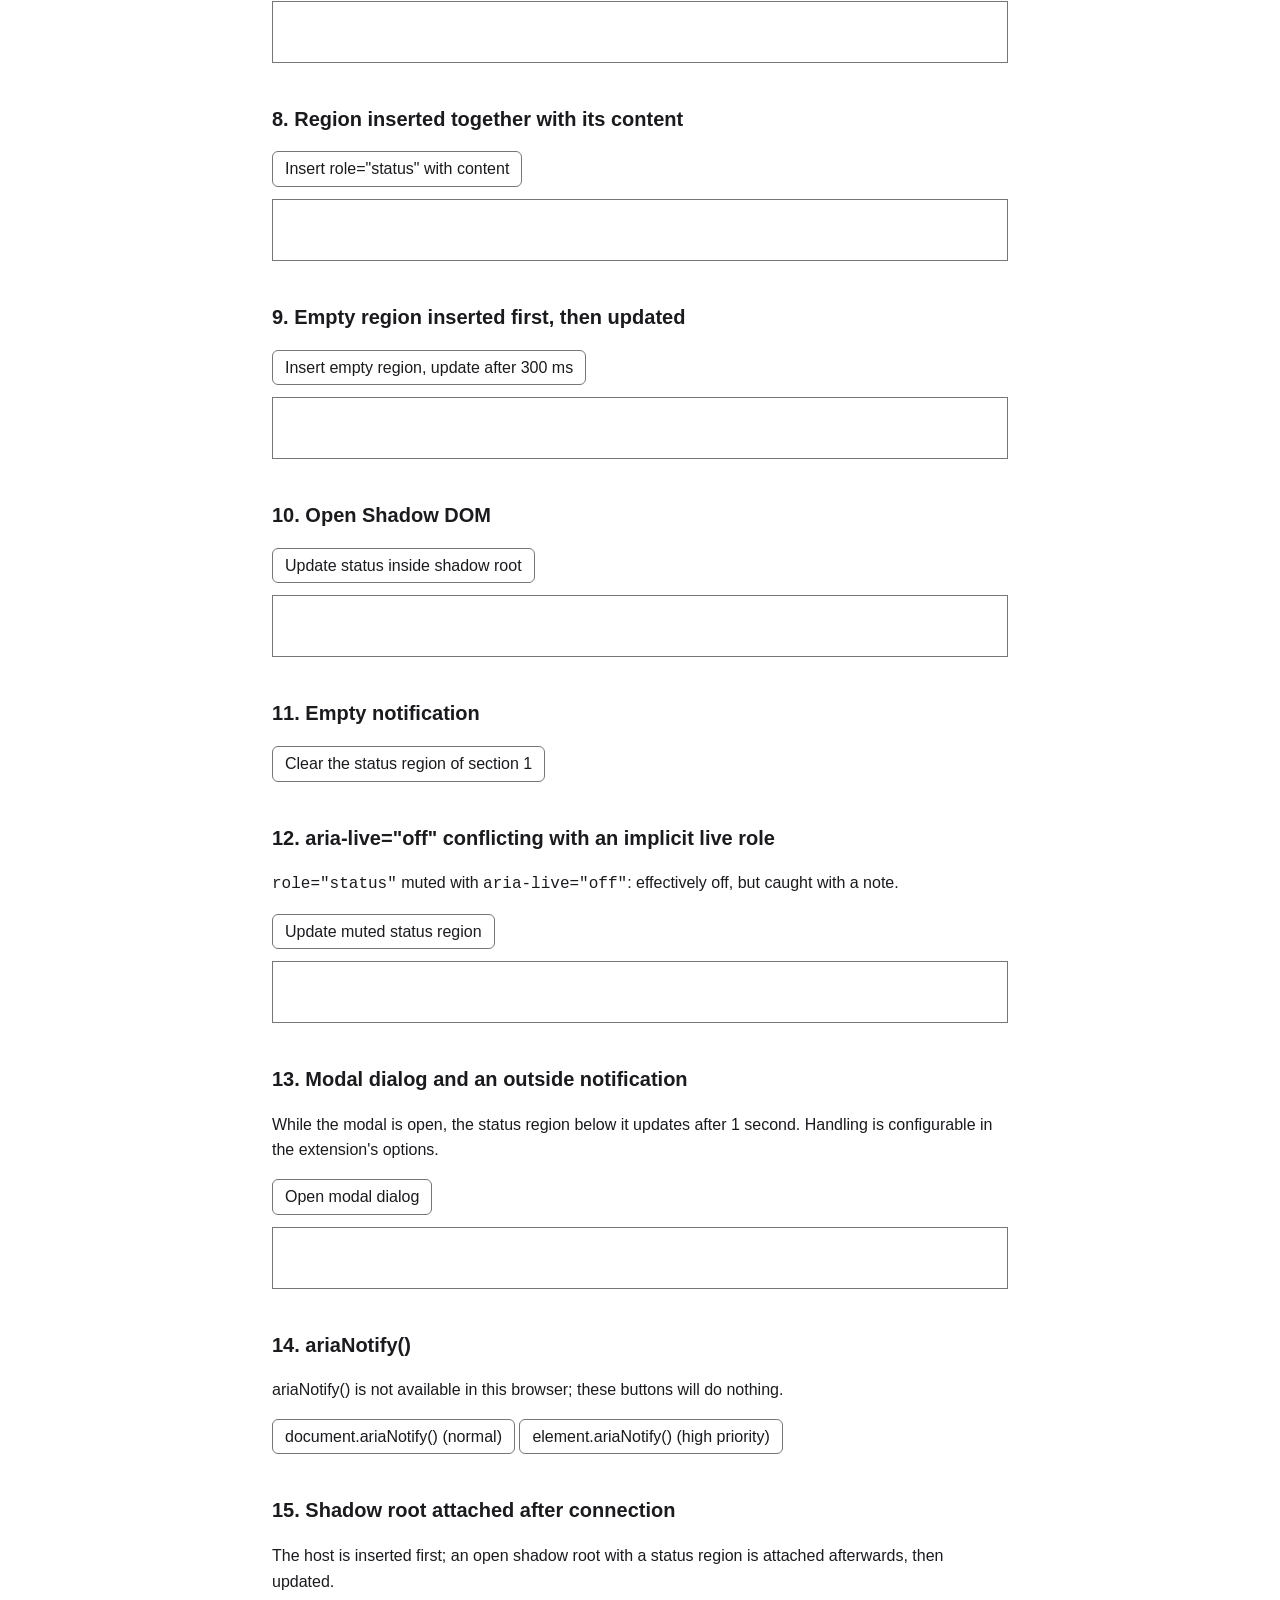
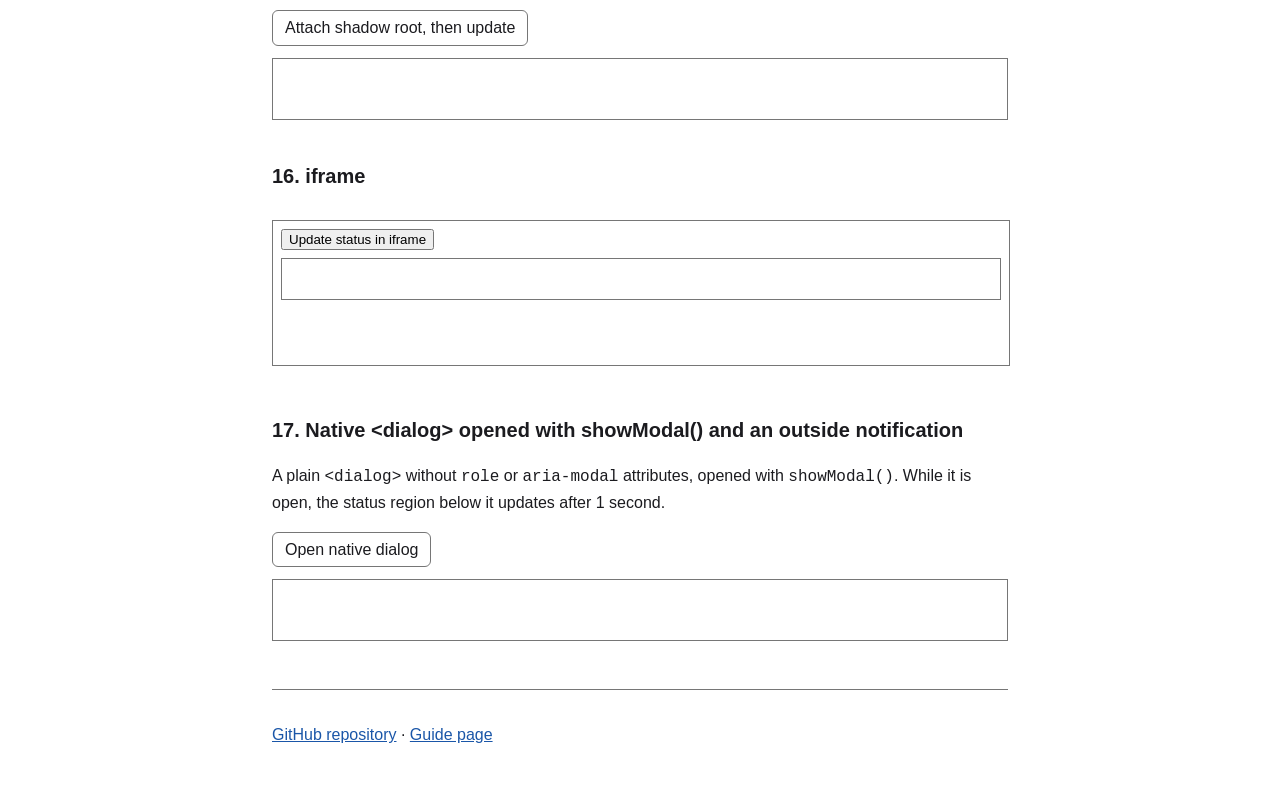
==== commit 49d2bcb2: "feat: treat dialogs opened with showModal() as modal A plain <dialog> opened with showModal() has ne" ====
--- a/docs/index.html
+++ b/docs/index.html
@@ -121,9 +121,18 @@
       z-index: 10;
     }
 
-    .demo-modal h3 {
+    .demo-modal h3,
+    .native-dialog h3 {
       margin-top: 0;
       font-size: 1.125rem;
+    }
+
+    .native-dialog {
+      max-width: 22rem;
+      background: var(--color-bg);
+      color: var(--color-text);
+      border: 2px solid var(--color-region-border);
+      padding: 1rem;
     }
   </style>
 </head>
@@ -210,6 +219,16 @@
   <h2>16. iframe</h2>
   <iframe id="frame" title="Live region demo iframe" loading="lazy" srcdoc='<!DOCTYPE html><html lang="en"><body style="font-family:sans-serif;font-size:16px;background:#ffffff;color:#1b1b1f;"><button type="button" id="b">Update status in iframe</button><div role="status" id="s" style="border:1px solid #767676;padding:4px 8px;margin-top:8px;min-height:2rem;"></div><script>document.getElementById("b").addEventListener("click", () => { document.getElementById("s").textContent = "Updated inside iframe at " + new Date().toLocaleTimeString(); });</script></body></html>'></iframe>
 
+  <h2>17. Native &lt;dialog&gt; opened with showModal() and an outside notification</h2>
+  <p>A plain <code>&lt;dialog&gt;</code> without <code>role</code> or <code>aria-modal</code> attributes, opened with <code>showModal()</code>. While it is open, the status region below it updates after 1 second.</p>
+  <button type="button" id="open-native-dialog">Open native dialog</button>
+  <div class="region" role="status" id="native-dialog-outside-status"></div>
+  <dialog class="native-dialog" id="native-dialog" aria-labelledby="native-dialog-title">
+    <h3 id="native-dialog-title">Native dialog</h3>
+    <p>A status update fires outside this dialog 1 second after it opens. Press Esc or the Close button to close it.</p>
+    <button type="button" id="close-native-dialog">Close</button>
+  </dialog>
+
   <footer>
     <p><a href="https://github.com/securecat/live-regions-catcher">GitHub repository</a> · <a href="./guide.html">Guide page</a></p>
   </footer>
@@ -321,6 +340,24 @@
     });
 
     byId('close-modal').addEventListener('click', closeModal);
+
+    const nativeDialog = byId('native-dialog');
+
+    byId('open-native-dialog').addEventListener('click', () => {
+      nativeDialog.showModal();
+      setTimeout(() => {
+        byId('native-dialog-outside-status').textContent = `Updated outside the native dialog at ${time()}`;
+      }, 1000);
+    });
+
+    byId('close-native-dialog').addEventListener('click', () => {
+      nativeDialog.close();
+    });
+
+    // Closing by Esc or by the button both end up here.
+    nativeDialog.addEventListener('close', () => {
+      byId('open-native-dialog').focus();
+    });
 
     demoModal.addEventListener('keydown', (event) => {
       if (event.key === 'Escape') {
